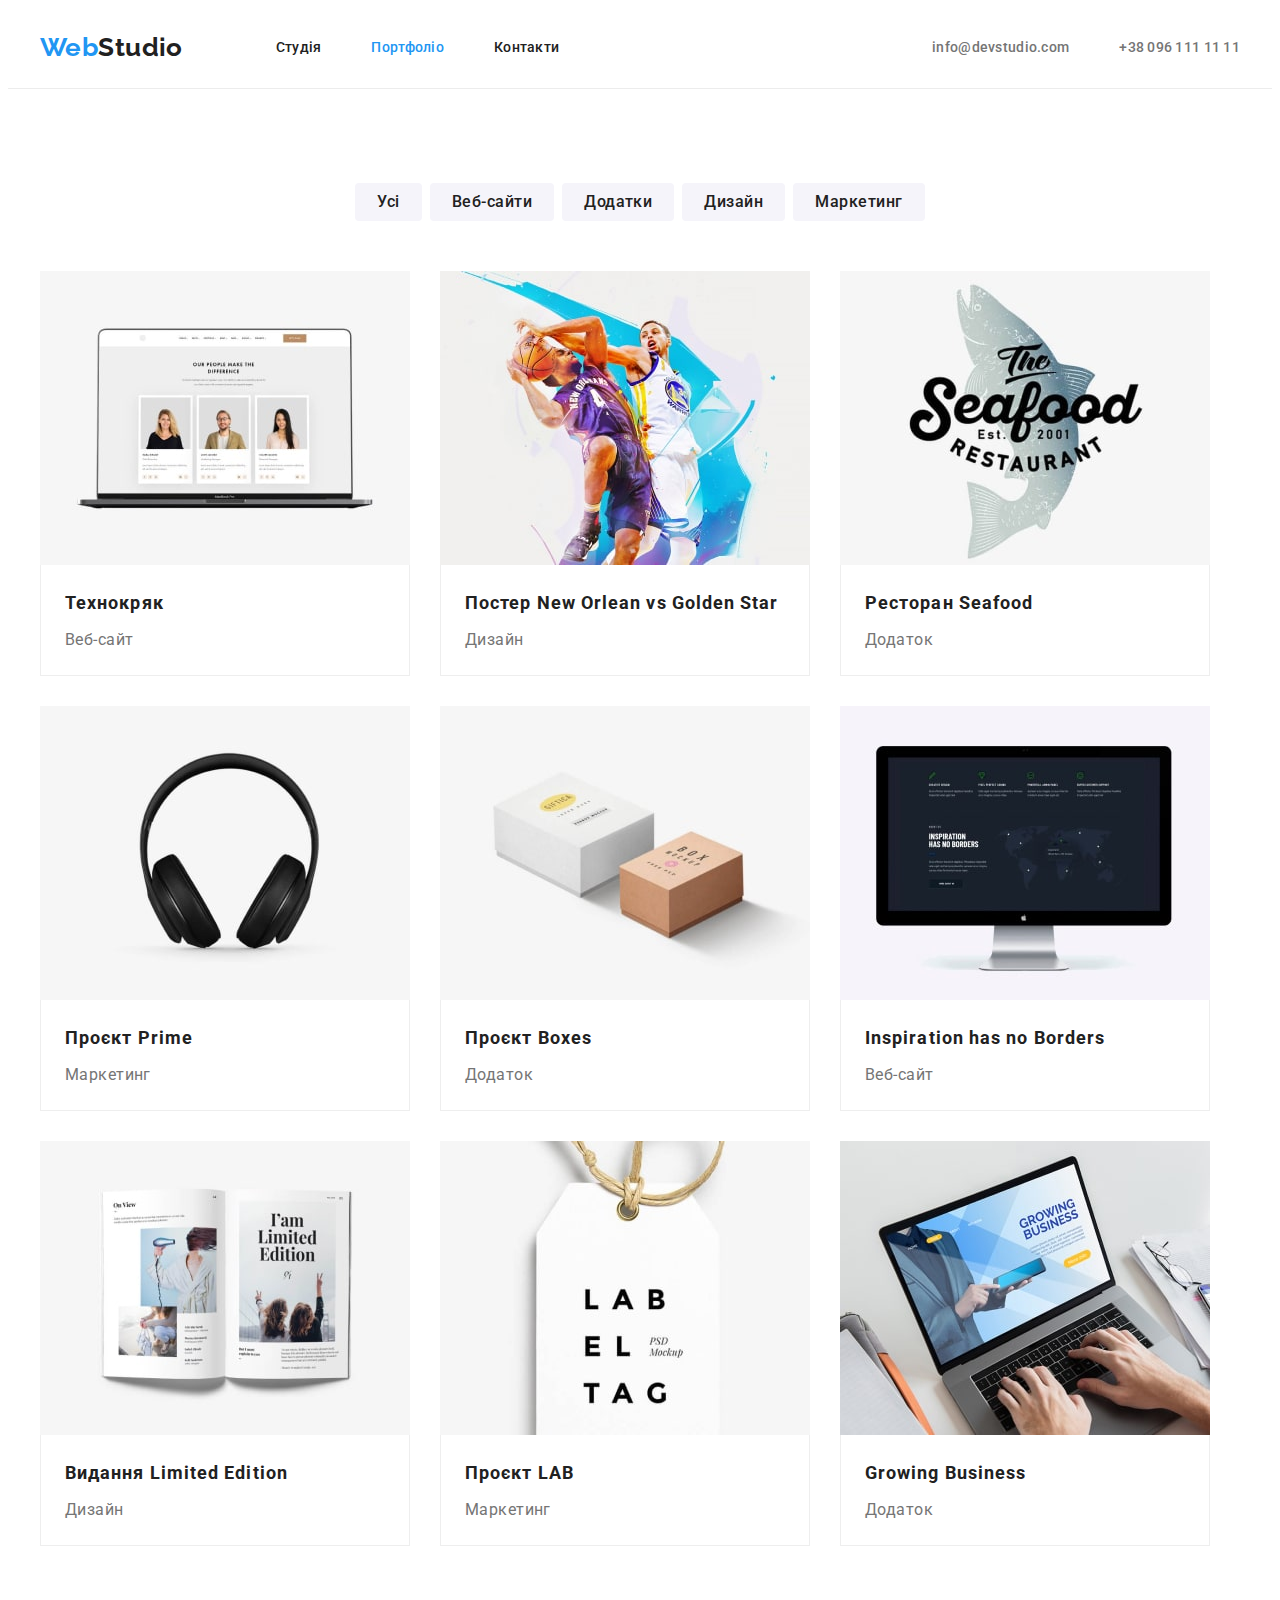
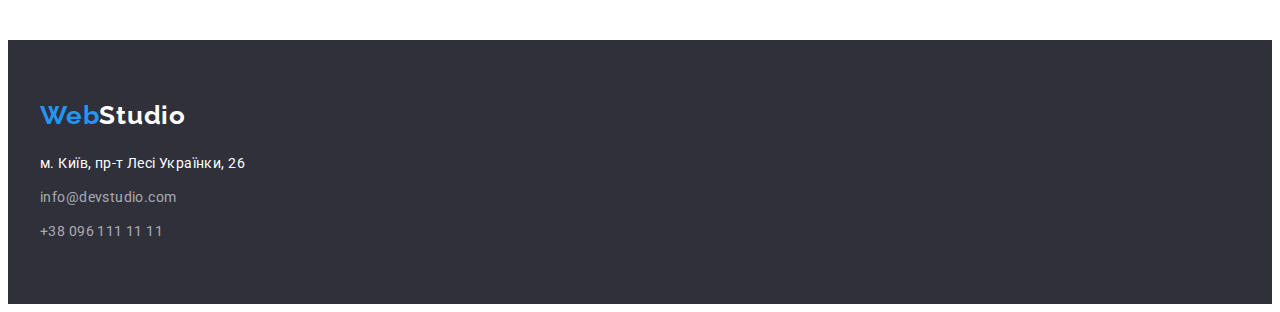
==== portfolio.html @ b8620786 "first" ====
<!DOCTYPE html>
<html lang="uk">
  <head>
    <meta charset="UTF-8" />
    <meta http-equiv="X-UA-Compatible" content="IE=edge" />
    <meta name="viewport" content="width=device-width, initial-scale=1.0" />
    <title>Document</title>
    <!-- Fonts -->
    <link rel="preconnect" href="https://fonts.googleapis.com" />
    <link rel="preconnect" href="https://fonts.gstatic.com" crossorigin />
    <link
      href="https://fonts.googleapis.com/css2?family=Raleway:wght@700&family=Roboto:wght@400;500;700;900&display=swap"
      rel="stylesheet"
    />
    <!-- modern-normalize -->
    <link
      rel="stylesheet"
      href="https://cdnjs.cloudflare.com/ajax/libs/modern-normalize/1.1.0/modern-normalize.min.css"
      integrity="sha512-wpPYUAdjBVSE4KJnH1VR1HeZfpl1ub8YT/NKx4PuQ5NmX2tKuGu6U/JRp5y+Y8XG2tV+wKQpNHVUX03MfMFn9Q=="
      crossorigin="anonymous"
      referrerpolicy="no-referrer"
    />
    <!-- Styles -->
    <link rel="stylesheet" href="./css/styles.css" />
  </head>
  <body>
    <!-- Шапка -->
    <header class="header">
      <div class="conteiner flex">
        <!-- Навігація -->
        <nav class="flex">
          <a class="logo" href="./index.html">
            <span class="logo-span">Web</span>Studio
          </a>
          <ul class="site-nav list">
            <li class="item"><a class="link" href="./index.html">Студія</a></li>
            <li class="item">
              <a class="link current" href="./portfolio.html">Портфоліо</a>
            </li>
            <li class="item"><a class="link" href="">Контакти</a></li>
          </ul>
        </nav>
        <!-- Посилання -->
        <ul class="address-link list">
          <li class="item">
            <a class="link" href="mailto:info@devstudio.com"
              >info@devstudio.com
            </a>
          </li>
          <li class="item">
            <a class="link" href="tel:+380961111111">+38 096 111 11 11</a>
          </li>
        </ul>
      </div>
    </header>
    <!-- Головна -->
    <main>
      <!-- Портфоліо -->
      <section class="portfolio section">
        <div class="conteiner">
          <!-- Вибір видів портфоліо -->
          <ul class="portfolio-choice list">
            <li class="item">
              <button type="button" class="button secondary">Усі</button>
            </li>
            <li class="item">
              <button type="button" class="button secondary">Веб-сайти</button>
            </li>
            <li class="item">
              <button type="button" class="button secondary">Додатки</button>
            </li>
            <li class="item">
              <button type="button" class="button secondary">Дизайн</button>
            </li>
            <li class="item">
              <button type="button" class="button secondary">Маркетинг</button>
            </li>
          </ul>
          <!-- Список портфоліо -->
          <ul class="portfolio-list list">
            <li class="item">
              <img
                src="./images/Technokryak-min.jpg"
                alt="Зображення монітору ноутбуку з трьома фото людей"
                width="370"
              />
              <div class="border">
                <h3 class="portfolio-work">Технокряк</h3>
                <p>Веб-сайт</p>
              </div>
            </li>
            <li class="item">
              <img
                src="./images/basketball-min.jpg"
                alt="Зображення двох баскетболістів які борються за м'яч"
                width="370"
              />
              <div class="border">
                <h3 class="portfolio-work">
                  Постер <span lang="en">New Orlean vs Golden Star</span>
                </h3>
                <p>Дизайн</p>
              </div>
            </li>
            <li class="item">
              <img
                src="./images/seafood-min.jpg"
                alt="Лого ресторану"
                width="370"
              />
              <div class="border">
                <h3 class="portfolio-work">
                  Ресторан <span lang="en">Seafood</span>
                </h3>
                <p>Додаток</p>
              </div>
            </li>
            <li class="item">
              <img
                src="./images/prime-min.jpg"
                alt="Зображення навушників"
                width="370"
              />
              <div class="border">
                <h3 class="portfolio-work">
                  Проєкт <span lang="en">Prime</span>
                </h3>
                <p>Маркетинг</p>
              </div>
            </li>
            <li class="item">
              <img
                src="./images/boxes-min.jpg"
                alt="Фото двох картоних коробок"
                width="370"
              />
              <div class="border">
                <h3 class="portfolio-work">
                  Проєкт <span lang="en">Boxes</span>
                </h3>
                <p>Додаток</p>
              </div>
            </li>
            <li class="item">
              <img
                src="./images/noborders-min.jpg"
                alt="Фото монітору комп'ютера з забреженням сторінки сайту"
                width="370"
              />
              <div class="border">
                <h3 class="portfolio-work">
                  <span lang="en">Inspiration has no Borders</span>
                </h3>
                <p>Веб-сайт</p>
              </div>
            </li>
            <li class="item">
              <img
                src="./images/limitededition-min.jpg"
                alt="Фото розгорнутої книги видання Limited Edition"
                width="370"
              />
              <div class="border">
                <h3 class="portfolio-work">
                  Видання <span lang="en">Limited Edition</span>
                </h3>
                <p>Дизайн</p>
              </div>
            </li>
            <li class="item">
              <img
                src="./images/lab-min.jpg"
                alt="Фото стікера з написом LAB EL TAG"
                width="370"
              />
              <div class="border">
                <h3 class="portfolio-work">
                  Проєкт <span lang="en">LAB</span>
                </h3>
                <p>Маркетинг</p>
              </div>
            </li>
            <li class="item">
              <img
                src="./images/growingbusiness-min.jpg"
                alt="Фото ноутбуку з зображенням сторінки додатку Growing Business"
                width="370"
              />
              <div class="border">
                <h3 class="portfolio-work">
                  <span lang="en">Growing Business</span>
                </h3>
                <p>Додаток</p>
              </div>
            </li>
          </ul>
        </div>
      </section>
    </main>
    <!-- Підвал -->
    <footer class="footer">
      <div class="conteiner">
        <a class="logo-footer" href="./index.html">
          <span class="logo-span">Web</span>Studio
        </a>
        <address class="address">
          <ul class="list">
            <li>м. Київ, пр-т Лесі Українки, 26</li>
            <li>
              <a class="address-footer" href="mailto:info@devstudio.com"
                >info@devstudio.com</a
              >
            </li>
            <li>
              <a class="address-footer" href="tel:+380961111111"
                >+38 096 111 11 11</a
              >
            </li>
          </ul>
        </address>
      </div>
    </footer>
  </body>
</html>
---- css/styles.css ----
:root {
  --text-color: #757575;
  --title-color: #212121;
  --accent-color: #2196f3;
  --primary-white-color: #ffffff;
  --background-black-color: #2f303a;
  --background-hero-color: #c4c4c4;
  --background-button-color: #f5f4fa;
  --activ-color: aqua;
  --address-footer-color: rgba(255, 255, 255, 0.6);
}

body {
  color: var(--text-color);
  background-color: var(--primary-white-color);

  font-family: Roboto, sans-serif;
  font-size: 14px;
  line-height: 1.71;
  letter-spacing: 0.03em;
}

/* reset */

h1,
h2,
h3,
h4,
h5,
h6,
p {
  margin: 0;
}

ul {
  margin: 0;
  padding: 0;
}

img {
  display: block;
  max-width: 100%;
  height: auto;
}

/* Сброс маркерів списків */
.list {
  list-style: none;
}

.conteiner {
  margin-left: auto;
  margin-right: auto;
  width: 1200px;
  padding: 0 15px;
  /* outline: 2px solid red; */
}

.section {
  padding: 94px 0;
  /* background-color: aqua; */
}
/* Header */

.header {
  border-bottom: 1px solid #ececec;

  /* background-color: aquamarine; */
}

.conteiner.flex {
  display: flex;
}

.flex {
  display: flex;
  align-items: center;
}

/* Logo */
.logo {
  color: var(--title-color);

  font-family: Raleway, cursive;
  font-weight: 700;
  font-size: 26px;
  line-height: 1.2;
  text-decoration: none;
}

.logo:hover,
.logo:focus {
  color: var(--accent-color);
}

.logo-span {
  color: var(--accent-color);
}

/* Site nav */
.site-nav {
  display: flex;
  margin-left: 93px;

  font-weight: 500;
  font-size: 14px;
  line-height: 1.14;
  letter-spacing: 0.02em;
}

.site-nav .item:not(:last-child) {
  margin-right: 50px;
}

.site-nav .link {
  display: block;
  padding-top: 32px;
  padding-bottom: 32px;

  color: var(--title-color);
  text-decoration: none;
}

.site-nav .link.current {
  color: var(--accent-color);
}

.site-nav .link:hover,
.site-nav .link:focus {
  color: var(--accent-color);
}

/* Address link */
.address-link {
  display: flex;
  margin-left: auto;

  font-weight: 500;
  font-size: 14px;
  line-height: 1.14;
  letter-spacing: 0.02em;
}

.address-link .item:not(:last-child) {
  margin-right: 50px;
}

.address-link .link {
  display: block;
  padding-top: 32px;
  padding-bottom: 32px;

  color: var(--text-color);
  text-decoration: none;
}

.address-link .link:hover,
.address-link .link:focus {
  color: var(--accent-color);
}

/* Hero */
.hero {
  background-color: var(--background-hero-color);
  background-image: linear-gradient(
      rgba(47, 48, 58, 0.4),
      rgba(47, 48, 58, 0.4)
    ),
    url(../images/Hero.jpg);
  background-repeat: no-repeat;
  background-position: center;
  background-size: cover;

  max-width: 1600px;
  margin: 0 auto;
  padding-top: 200px;
  padding-bottom: 200px;

  text-align: center;
}

.hero-title {
  color: var(--primary-white-color);

  font-weight: 900;
  font-size: 44px;
  line-height: 1.36;
  text-align: center;
  letter-spacing: 0.06em;
  text-transform: uppercase;

  margin-bottom: 30px;
  margin-left: auto;
  margin-right: auto;
  width: 696px;
}

/* Button */
.button {
  color: var(--title-color);
  background: var(--primary-white-color);
  cursor: pointer;
  border: 0;
  border-radius: 4px;
}

.hero .button {
  font-family: inherit;
  font-weight: 700;
  font-size: 16px;
  line-height: 1.88;
  letter-spacing: 0.06em;

  padding: 10px 32px;

  box-shadow: 0px 4px 4px rgba(0, 0, 0, 0.15);
}

.portfolio .button {
  font-family: inherit;
  font-weight: 500;
  font-size: 16px;
  line-height: 1.63;

  text-align: center;
  letter-spacing: 0.03em;

  padding: 6px 22px;

  /* text-align: center; */
}

.button.primary {
  color: var(--primary-white-color);
  background: var(--accent-color);
  cursor: pointer;
}

.button.primary:hover,
.button.primary:focus {
  color: var(--title-color);
  background: var(--background-button-color);
}

.button.primary:active {
  background-color: var(--activ-color);
}

.button.secondary {
  color: var(--title-color);
  background: var(--background-button-color);
  cursor: pointer;
}

.button.secondary:hover,
.button.secondary:focus {
  color: var(--primary-white-color);
  background: var(--accent-color);

  box-shadow: 0px 3px 1px rgba(0, 0, 0, 0.1), 0px 1px 2px rgba(0, 0, 0, 0.08),
    0px 2px 2px rgba(0, 0, 0, 0.12);
}

.button.secondary:active {
  background-color: var(--activ-color);
  color: var(--title-color);
}

/* Benefits*/
.benefits-title {
  color: var(--title-color);
  font-size: 14px;
  line-height: 1.14;
  text-transform: uppercase;

  margin-bottom: 10px;
  width: 270px;
}

.benefits.section {
  padding-bottom: 0;
}

.box {
display: flex;
align-items: center;
justify-content: center;

  width: 270px;
  height: 120px;
  margin-bottom: 30px; 

  background: var(--background-button-color);
  border-radius: 4px;
}

.box .icon {
  width: 70px;
  height: 70px;
  background-position: center;
  
  }

.list.flex {
  display: flex;
  align-items: flex-start;
  justify-content: space-between;
}

.benefits p {
  max-width: 270px;
}

/* Work and Our team */
.work-title,
.team-title,
.regular-clients-title {
  color: var(--title-color);

  font-size: 36px;
  line-height: 1.17;
  text-align: center;

  margin-bottom: 50px;
}

/* Our team */
.team {
  background-color: var(--background-button-color);
}

.teamer.list {
  display: flex;
  justify-content: space-between;
}

/* Team card */

.teamer li {
  width: 270px;

  background: var(--primary-white-color);
  /* material shadow v1 */

  box-shadow: 0px 1px 3px rgba(0, 0, 0, 0.12), 0px 1px 1px rgba(0, 0, 0, 0.14),
    0px 2px 1px rgba(0, 0, 0, 0.2);
  border-radius: 0px 0px 4px 4px;

  padding-bottom: 30px;
}

.teamer img {
  margin-bottom: 30px;
}

.team p {
  font-size: 16px;
  line-height: 1.19;
  text-align: center;

  /* margin-bottom: 30px; */
}

.team-title {
  color: var(--title-color);
}

.teamer .teamer-title {
  color: var(--title-color);
  font-weight: 500;
  font-size: 16px;
  line-height: 1.19;
  text-align: center;

  margin-bottom: 10px;
}

/* Footer */
.footer {
  background-color: var(--background-black-color);
  padding: 60px 0;
}

/* Footer logo */
.footer {
  display: flex;
}

.logo-footer {
  color: var(--primary-white-color);

  font-family: Raleway, cursive;
  font-weight: 700;
  font-size: 26px;
  line-height: 1.2;
  letter-spacing: 0.03em;
  text-decoration: none;
}

.logo-footer:hover,
.logo-footer:focus {
  color: var(--accent-color);
}

.logo-span {
  color: var(--accent-color);
}

/* Footer address */
.address {
  color: var(--primary-white-color);
  font-style: normal;
  margin-top: 20px;
}

.address-footer {
  color: var(--address-footer-color);
  text-decoration: none;
}

.address li:not(:last-child) {
  margin-bottom: 10px;
}

.address-footer:hover,
.address-footer:focus {
  color: var(--accent-color);
}

/* Portfolio-choice */

.portfolio-choice {
  margin-bottom: 50px;
}

.portfolio-choice.list {
  display: flex;
  justify-content: center;
}

.portfolio-choice .item:not(:last-child) {
  margin-right: 8px;
}

.portfolio-choice .choise {
  color: var(--title-color);
}

.portfolio-choice .choise:hover,
.portfolio-choice .choise:focus {
  color: var(--accent-color);
}

/* Portfolio-list */
.portfolio-list .portfolio-work {
  color: var(--title-color);
  font-size: 18px;
  line-height: 2;
  letter-spacing: 0.06em;

  margin-bottom: 4px;
}

.portfolio-list.list {
  display: flex;
  flex-wrap: wrap;
}

.portfolio-list p {
  font-size: 16px;
  line-height: 1.88;
  /* margin-left: 24px;
  margin-right: 24px; */
}

.portfolio-list h3 {
  /* margin-left: 24px;
  margin-right: 24px; */
}
/* Portfolio card */

.portfolio-list li {
  width: 370px;

  background: var(--primary-white-color);

  margin-right: 30px;
  margin-bottom: 30px;
}

.border {
  border-left: 1px solid #eeeeee;
  border-right: 1px solid #eeeeee;
  border-bottom: 1px solid #eeeeee;
  padding-top: 20px;
  padding-bottom: 20px;
  padding-left: 24px;
  padding-right: 24px;
}

.portfolio-list .item:nth-child(3n) {
  margin-right: 0;
}

.portfolio-list .item:nth-last-child(-n + 3) {
  margin-bottom: 0;
}

.portfolio-list .item:hover {
  box-shadow: 0px 1px 1px rgba(0, 0, 0, 0.12), 0px 4px 4px rgba(0, 0, 0, 0.06), 1px 4px 6px rgba(0, 0, 0, 0.16);
}
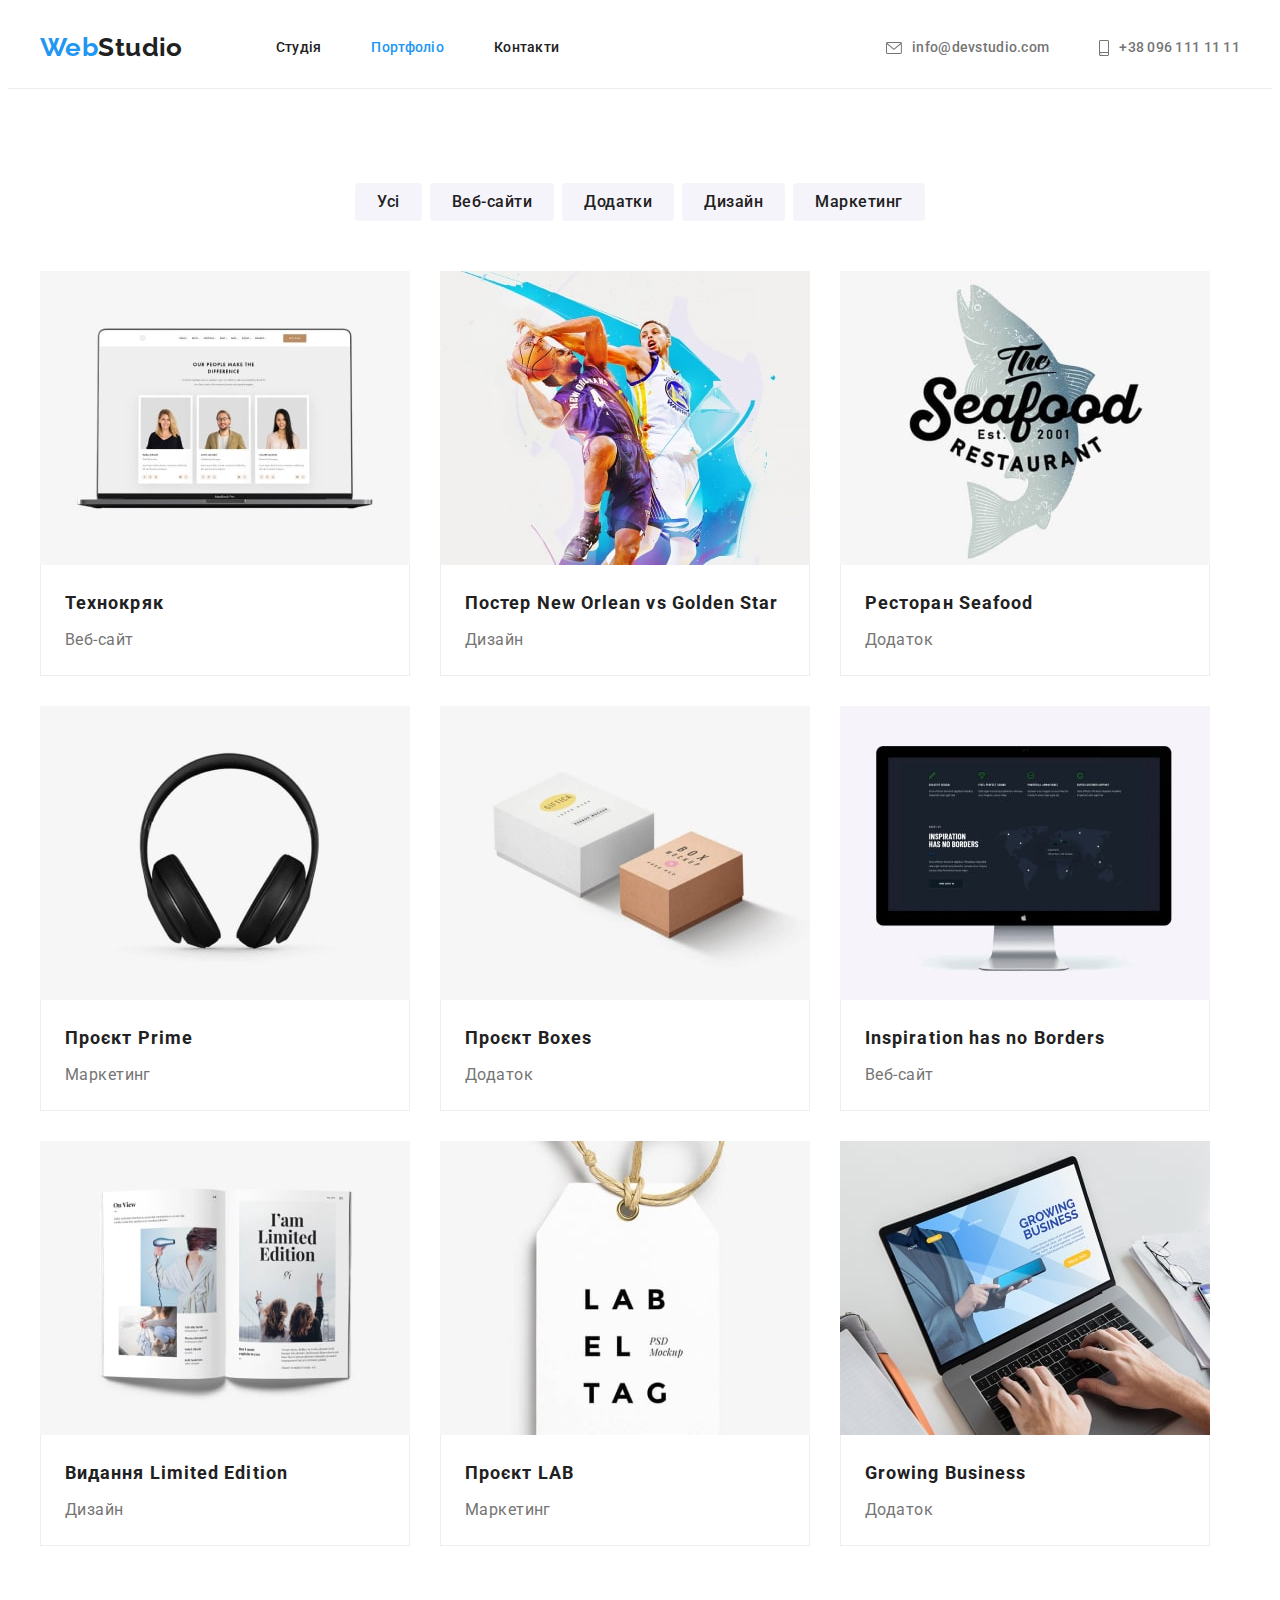
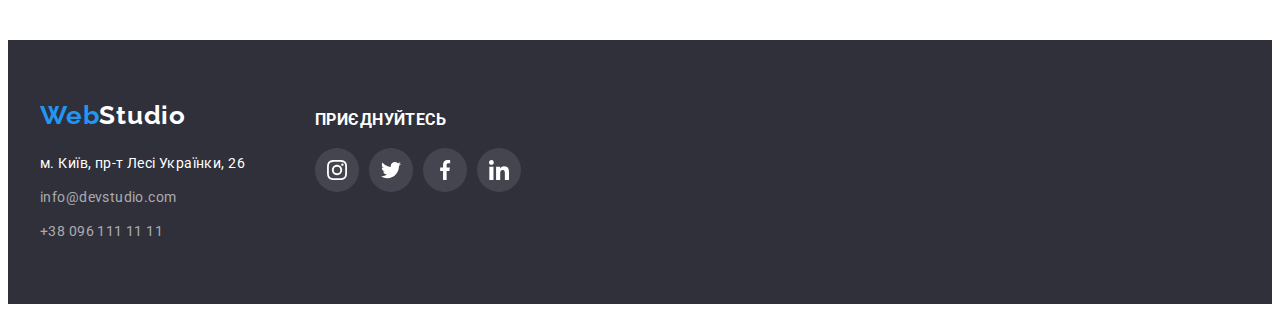
==== commit 791740fc: "after validation" ====
--- a/portfolio.html
+++ b/portfolio.html
@@ -43,12 +43,20 @@
         <!-- Посилання -->
         <ul class="address-link list">
           <li class="item">
-            <a class="link" href="mailto:info@devstudio.com"
-              >info@devstudio.com
+            <a class="header-link link" href="mailto:info@devstudio.com">
+              <svg class="address-icon" width="16" height="12">
+                <use href="./images/icons.svg#icon-hover"></use>
+              </svg>
+              info@devstudio.com
             </a>
           </li>
           <li class="item">
-            <a class="link" href="tel:+380961111111">+38 096 111 11 11</a>
+            <a class="header-link link" href="tel:+380961111111">
+              <svg class="address-icon" width="10" height="16">
+                <use href="./images/icons.svg#icon-smartphone"></use>
+              </svg>
+              +38 096 111 11 11</a
+            >
           </li>
         </ul>
       </div>
@@ -199,25 +207,84 @@
     </main>
     <!-- Підвал -->
     <footer class="footer">
-      <div class="conteiner">
-        <a class="logo-footer" href="./index.html">
-          <span class="logo-span">Web</span>Studio
-        </a>
-        <address class="address">
-          <ul class="list">
-            <li>м. Київ, пр-т Лесі Українки, 26</li>
-            <li>
-              <a class="address-footer" href="mailto:info@devstudio.com"
-                >info@devstudio.com</a
-              >
-            </li>
-            <li>
-              <a class="address-footer" href="tel:+380961111111"
-                >+38 096 111 11 11</a
-              >
-            </li>
-          </ul>
-        </address>
+      <div class="conteiner flex-footer">
+        <div class="footer-adress">
+          <a class="logo-footer" href="./index.html">
+            <span class="logo-span">Web</span>Studio
+          </a>
+          <address class="address">
+            <ul class="list">
+              <li>м. Київ, пр-т Лесі Українки, 26</li>
+              <li>
+                <a class="address-footer" href="mailto:info@devstudio.com"
+                  >info@devstudio.com</a
+                >
+              </li>
+              <li>
+                <a class="address-footer" href="tel:+380961111111"
+                  >+38 096 111 11 11</a
+                >
+              </li>
+            </ul>
+          </address>
+        </div>
+        <div class="footer-social">
+          <h3>приєднуйтесь</h3>
+          <ul class="socials-footer list">
+            <li class="socials-footer-item">
+              <a
+                class="social-footer-link"
+                href="instagram.com"
+                target="_blank"
+                rel="noopener noreferrer"
+                aria-label="Іконка Instagram"
+              >
+                <svg class="socials-footer-icon" width="20" height="20">
+                  <use href="./images/icons.svg#icon-instagram"></use>
+                </svg>
+              </a>
+            </li>
+            <li class="socials-footer-item">
+              <a
+                class="social-footer-link link"
+                href="twitter.com"
+                target="_blank"
+                rel="noopener noreferrer"
+                aria-label="Іконка Twitter"
+              >
+                <svg class="socials-footer-icon" width="20" height="20">
+                  <use href="./images/icons.svg#icon-twitter"></use>
+                </svg>
+              </a>
+            </li>
+            <li class="socials-footer-item">
+              <a
+                class="social-footer-link link"
+                href="facebook.com"
+                target="_blank"
+                rel="noopener noreferrer"
+                aria-label="Іконка Facebook"
+              >
+                <svg class="socials-footer-icon" width="20" height="20">
+                  <use href="./images/icons.svg#icon-facebook"></use>
+                </svg>
+              </a>
+            </li>
+            <li class="socials-footer-item">
+              <a
+                class="social-footer-link link"
+                href="linkedin.com"
+                target="_blank"
+                rel="noopener noreferrer"
+                aria-label="Іконка Linkedin"
+              >
+                <svg class="socials-footer-icon" width="20" height="20">
+                  <use href="./images/icons.svg#icon-linkedin"></use>
+                </svg>
+              </a>
+            </li>
+          </ul>
+        </div>
       </div>
     </footer>
   </body>
--- a/css/styles.css
+++ b/css/styles.css
@@ -152,6 +152,16 @@
 
   color: var(--text-color);
   text-decoration: none;
+}
+
+.header-link.link {
+  display: flex;
+  align-items: center;
+  gap: 10px;
+}
+
+.address-icon {
+  fill: currentColor;
 }
 
 .address-link .link:hover,
@@ -336,7 +346,7 @@
 
 /* Team card */
 
-.teamer li {
+.teamer .teamer-item {
   width: 270px;
 
   background: var(--primary-white-color);
@@ -358,6 +368,8 @@
   line-height: 1.19;
   text-align: center;
 
+  margin-bottom: 16px;
+
   /* margin-bottom: 30px; */
 }
 
@@ -374,6 +386,75 @@
 
   margin-bottom: 10px;
 }
+
+/* Socials */
+
+.socials {
+  display: flex;
+  justify-content: center;
+  align-items: center;
+  gap: 10px;
+}
+
+.social-link {
+  display: flex;
+  justify-content: center;
+  align-items: center;
+  width: 44px;
+  height: 44px;
+  border-radius: 50%;
+
+  color: #AFB1B8;
+}
+
+.social-link:hover,
+.social-link:focus {
+  background-color: var(--accent-color);
+  color: var(--primary-white-color);
+}
+
+.socials-icon {
+  fill: currentColor;
+}
+
+/* .social-link:hover .socials-icon,
+.social-link:focus .socials-icon {
+  fill: #FFFFFF; */
+
+
+/* Постійні клієнти  */
+
+.clients {
+  display: flex;
+  justify-content: center;
+  align-items: center;
+  gap: 30px;
+}
+
+.client-link {
+  display: flex;
+  justify-content: center;
+  align-items: center;
+  width: 170px;
+  height: 92px;
+  
+  border: 1px solid #AFB1B8;
+  border-radius: 4px;
+
+  color: #AFB1B8;
+}
+
+.client-link:hover,
+.client-link:focus {
+  border: 1px solid var(--accent-color);
+  color: var(--accent-color);
+}
+
+.client-icon {
+  fill: currentColor;
+}
+
+
 
 /* Footer */
 .footer {
@@ -411,6 +492,7 @@
   color: var(--primary-white-color);
   font-style: normal;
   margin-top: 20px;
+  
 }
 
 .address-footer {
@@ -426,6 +508,69 @@
 .address-footer:focus {
   color: var(--accent-color);
 }
+
+
+/* new */
+.footer-address {
+  width: 231px; 
+  
+}
+
+.footer-social {
+  width: 206px;
+  margin-left: 70px;
+  margin-top: 12px;
+
+  
+font-weight: 700;
+font-size: 14px;
+line-height: 16px;
+letter-spacing: 0.03em;
+text-transform: uppercase;
+
+color: var(--primary-white-color);
+}
+
+.conteiner.flex-footer {
+  display: flex;
+  align-items: flex-start;
+}
+
+/* Socials-footer */
+
+.socials-footer {
+  display: flex;
+  
+  align-items: center;
+  gap: 10px;
+}
+
+.social-footer-link {
+  display: flex;
+  justify-content: center;
+  align-items: center;
+  width: 44px;
+  height: 44px;
+  border-radius: 50%;
+
+  color: var(--primary-white-color);
+  background-color: rgba(255, 255, 255, 0.1);
+}
+
+.social-footer-link:hover,
+.social-footer-link:focus {
+  background-color: var(--accent-color);
+  color: var(--primary-white-color);
+}
+
+.socials-footer-icon {
+  fill: currentColor;
+}
+
+.footer-social h3 {
+  margin-bottom: 20px;
+}
+
 
 /* Portfolio-choice */
 
